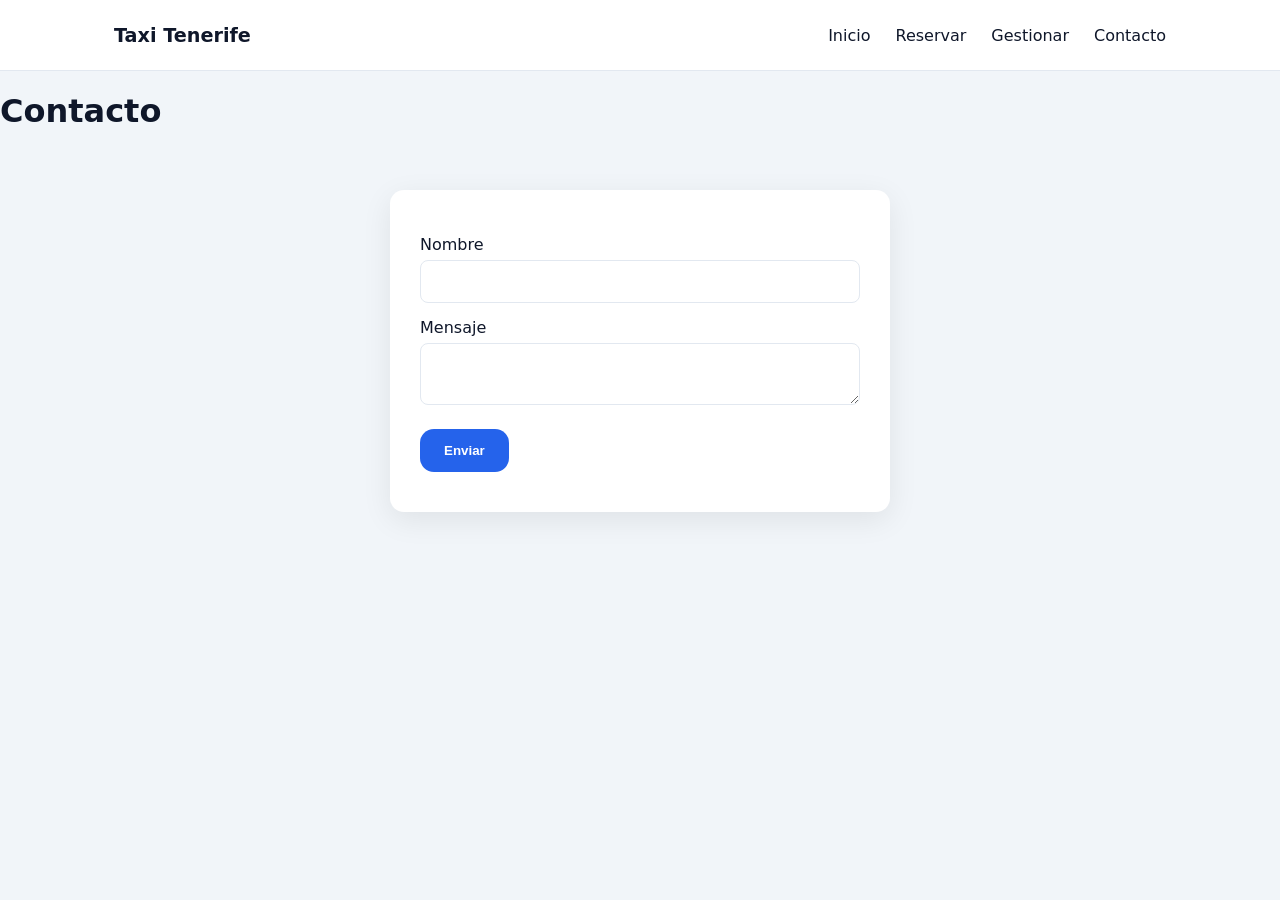
==== html/contacto.html @ d699dd97 "Prototipo accesibilidad" ====
<!DOCTYPE html>
<html lang="es">

<head>
    <meta charset="UTF-8">
    <title>Contacto</title>
    <link rel="stylesheet" href="../css/styles.css">
</head>

<body>

    <header>
        <nav class="nav container" aria-label="Navegación principal">
            <div class="logo">
                <a href="index.html">Taxi Tenerife</a>
            </div>

            <!-- Menú principal -->
            <ul>
                <li><a href="index.html">Inicio</a></li>
                <li><a href="reserva.html">Reservar</a></li>
                <li><a href="gestion.html">Gestionar</a></li>
                <li><a href="contacto.html">Contacto</a></li>
            </ul>

            <!-- Botón menú responsive (opcional) -->
            <button class="nav-toggle" aria-controls="nav-menu" aria-expanded="false" aria-label="Abrir menú">
                ☰
            </button>
        </nav>
    </header>

    <a href="#main" class="skip-link">Saltar al contenido</a>

    <main id="main">
        <h1>Contacto</h1>

        <div class="form-container">
            <form id="contactForm" novalidate>

                <label for="nombre">Nombre</label>
                <input type="text" id="nombre" required>

                <label for="mensaje">Mensaje</label>
                <textarea id="mensaje" required></textarea>

                <button class="btn">Enviar</button>

                <div id="status" aria-live="polite" style="margin-top:10px; font-weight:bold;"></div>

            </form>
        </div>

    </main>

    <script src="../js/script.js"></script>
</body>

</html>
---- css/styles.css ----
:root {
  --primary: #2563eb;
  --primary-dark: #1e40af;
  --bg: #f1f5f9;
  --surface: #ffffff;
  --text: #0f172a;
  --muted: #64748b;
  --border: #e2e8f0;

  --radius: 14px;
  --shadow: 0 8px 30px rgba(0,0,0,0.08);
}

/* RESET */
* {
  box-sizing: border-box;
}

body {
  margin: 0;
  font-family: "Inter", system-ui, sans-serif;
  background: var(--bg);
  color: var(--text);
}

/* LAYOUT */
.container {
  max-width: 1100px;
  margin: 0 auto;
  padding: 0 24px;
}

.section {
  padding: 70px 0;
}

/* NAVBAR */
/* NAVBAR GENERAL */
header {
  background: var(--surface);
  border-bottom: 1px solid var(--border);
  position: sticky;
  top: 0;
  z-index: 1000;
}

.nav {
  display: flex;
  justify-content: space-between;
  align-items: center;
  height: 70px;
}

.nav ul {
  display: flex;
  gap: 25px;
  list-style: none;
  margin: 0;
}

.nav a {
  text-decoration: none;
  color: var(--text);
  font-weight: 500;
  transition: color 0.2s;
}

.nav a:hover,
.nav a:focus {
  color: var(--primary);
  outline: none;
}

/* Logo */
.logo a {
  font-weight: 700;
  font-size: 1.2rem;
  color: var(--text);
}

/* NAV TOGGLE (responsive) */
.nav-toggle {
  display: none;
  background: none;
  border: none;
  font-size: 1.5rem;
  cursor: pointer;
}

/* RESPONSIVE NAVBAR */
@media (max-width: 768px) {
  .nav ul {
    display: none;
    flex-direction: column;
    gap: 10px;
    background: var(--surface);
    position: absolute;
    top: 70px;
    right: 0;
    width: 200px;
    border-left: 1px solid var(--border);
    border-bottom: 1px solid var(--border);
    padding: 15px;
    border-radius: 0 0 var(--radius) var(--radius);
  }

  .nav ul.show {
    display: flex;
  }

  .nav-toggle {
    display: block;
    color: var(--text);
  }
}

/* HERO */
.hero {
  background:
    linear-gradient(rgba(0,0,0,0.65), rgba(0,0,0,0.65)),
    url('../assets/aeropuerto.jpg') center/cover no-repeat;
  height: 70vh;
  display: flex;
  align-items: center;
}

.hero-content {
  max-width: 600px;
}

.hero h1 {
  font-size: 3rem;
  color: white;
  margin-bottom: 15px;
}

.hero p {
  color: #e2e8f0;
  font-size: 1.2rem;
}

/* BOTONES */
.btn {
  display: inline-block;
  margin-top: 20px;
  padding: 14px 24px;
  border-radius: var(--radius);
  background: var(--primary);
  color: white;
  font-weight: 600;
  text-decoration: none;
  border: none;
  transition: 0.2s;
}

.btn:hover {
  background: var(--primary-dark);
  transform: translateY(-2px);
}

/* CARDS */
.cards {
  display: grid;
  grid-template-columns: repeat(auto-fit, minmax(280px,1fr));
  gap: 30px;
}

.card {
  background: var(--surface);
  border-radius: var(--radius);
  overflow: hidden;
  box-shadow: var(--shadow);
  transition: 0.25s;
}

.card:hover {
  transform: translateY(-6px);
}

.card img {
  width: 100%;
  height: 180px;
  object-fit: cover;
}

.card-body {
  padding: 20px;
}

.card h3 {
  margin-bottom: 10px;
}

.card p {
  color: var(--muted);
}

/* FORMULARIOS */
.form-container {
  max-width: 500px;
  margin: 60px auto;
}

form {
  background: var(--surface);
  padding: 30px;
  border-radius: var(--radius);
  box-shadow: var(--shadow);
}

fieldset {
  border: none;
  margin-bottom: 20px;
}

legend {
  font-weight: 600;
  margin-bottom: 10px;
}

label {
  display: block;
  margin-top: 15px;
  font-weight: 500;
}

input, textarea {
  width: 100%;
  padding: 12px;
  margin-top: 6px;
  border-radius: 8px;
  border: 1px solid var(--border);
  font-size: 0.95rem;
}

input:focus, textarea:focus {
  border-color: var(--primary);
  outline: none;
}

.titulo-reserva {
    margin-left: 20px;
}

/* TABLA */
.table-container {
  max-width: 900px;
  margin: 50px auto;
}

table {
  width: 100%;
  border-collapse: collapse;
  background: var(--surface);
  border-radius: var(--radius);
  overflow: hidden;
  box-shadow: var(--shadow);
}

thead {
  background: var(--primary);
  color: white;
}

th, td {
  padding: 14px;
  text-align: left;
}

tbody tr:nth-child(even) {
  background: #f8fafc;
}

/* SKIP LINK */
.skip-link {
  position: absolute;
  top: -40px;
}

.skip-link:focus {
  top: 10px;
  left: 10px;
  background: black;
  color: white;
  padding: 10px;
}

/* FOCUS */
a:focus, button:focus, input:focus {
  outline: 3px solid var(--primary);
}

/* FOOTER */
footer {
  text-align: center;
  padding: 30px;
  color: var(--muted);
}
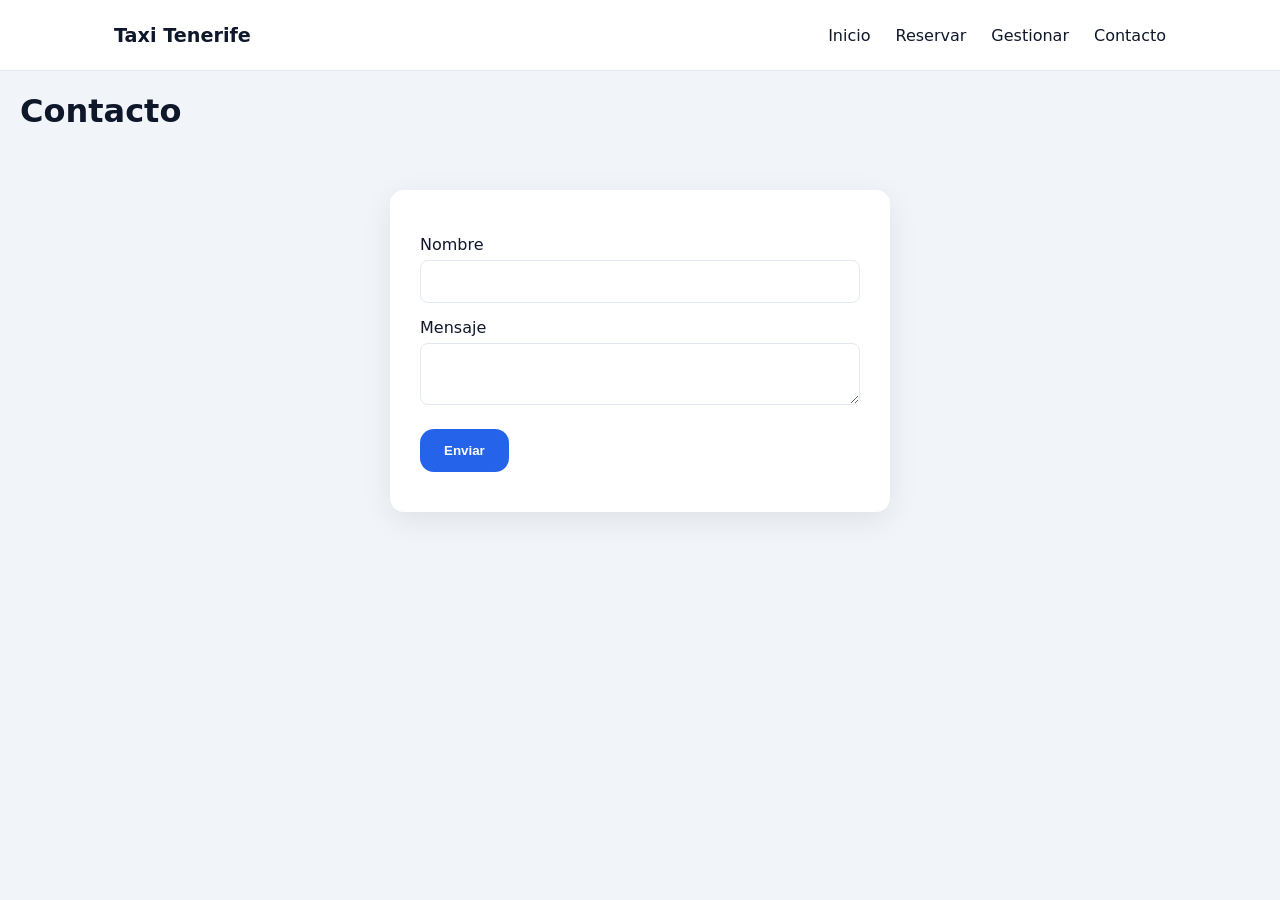
==== commit bf7b4e36: "Arreglos visuales menores" ====
--- a/html/contacto.html
+++ b/html/contacto.html
@@ -33,7 +33,7 @@
     <a href="#main" class="skip-link">Saltar al contenido</a>
 
     <main id="main">
-        <h1>Contacto</h1>
+        <h1 class="titulo-contacto">Contacto</h1>
 
         <div class="form-container">
             <form id="contactForm" novalidate>
--- a/css/styles.css
+++ b/css/styles.css
@@ -118,7 +118,7 @@
 .hero {
   background:
     linear-gradient(rgba(0,0,0,0.65), rgba(0,0,0,0.65)),
-    url('../assets/aeropuerto.jpg') center/cover no-repeat;
+    url('../assets/hero.png') center/cover no-repeat;
   height: 70vh;
   display: flex;
   align-items: center;
@@ -226,6 +226,8 @@
 
 input, textarea {
   width: 100%;
+  max-width: 100%;
+  min-width: 100%;
   padding: 12px;
   margin-top: 6px;
   border-radius: 8px;
@@ -238,8 +240,55 @@
   outline: none;
 }
 
+.origen-select {
+  width: 100%;
+  padding: 12px;
+  margin-top: 6px;
+  border-radius: 8px;
+  border: 1px solid var(--border);
+  font-size: 0.95rem;
+}
+
+.destino-select {
+  width: 100%;
+  padding: 12px;
+  margin-top: 6px;
+  border-radius: 8px;
+  border: 1px solid var(--border);
+  font-size: 0.95rem;
+}
+
+/* ERROR INPUT */
+input[aria-invalid="true"],
+select[aria-invalid="true"] {
+  border: 2px solid red;
+}
+
+/* CAJA DE ERRORES */
+#errorBox {
+  margin-top: 15px;
+  padding: 15px;
+  border-radius: 8px;
+  background: #ffe5e5;
+  color: #b00020;
+  display: none;
+}
+
+#errorBox ul {
+  margin: 0;
+  padding-left: 20px;
+}
+
 .titulo-reserva {
-    margin-left: 20px;
+  margin-left: 20px;
+}
+
+.titulo-gestion {
+  margin-left: 20px;
+}
+
+.titulo-contacto {
+  margin-left: 20px;
 }
 
 /* TABLA */
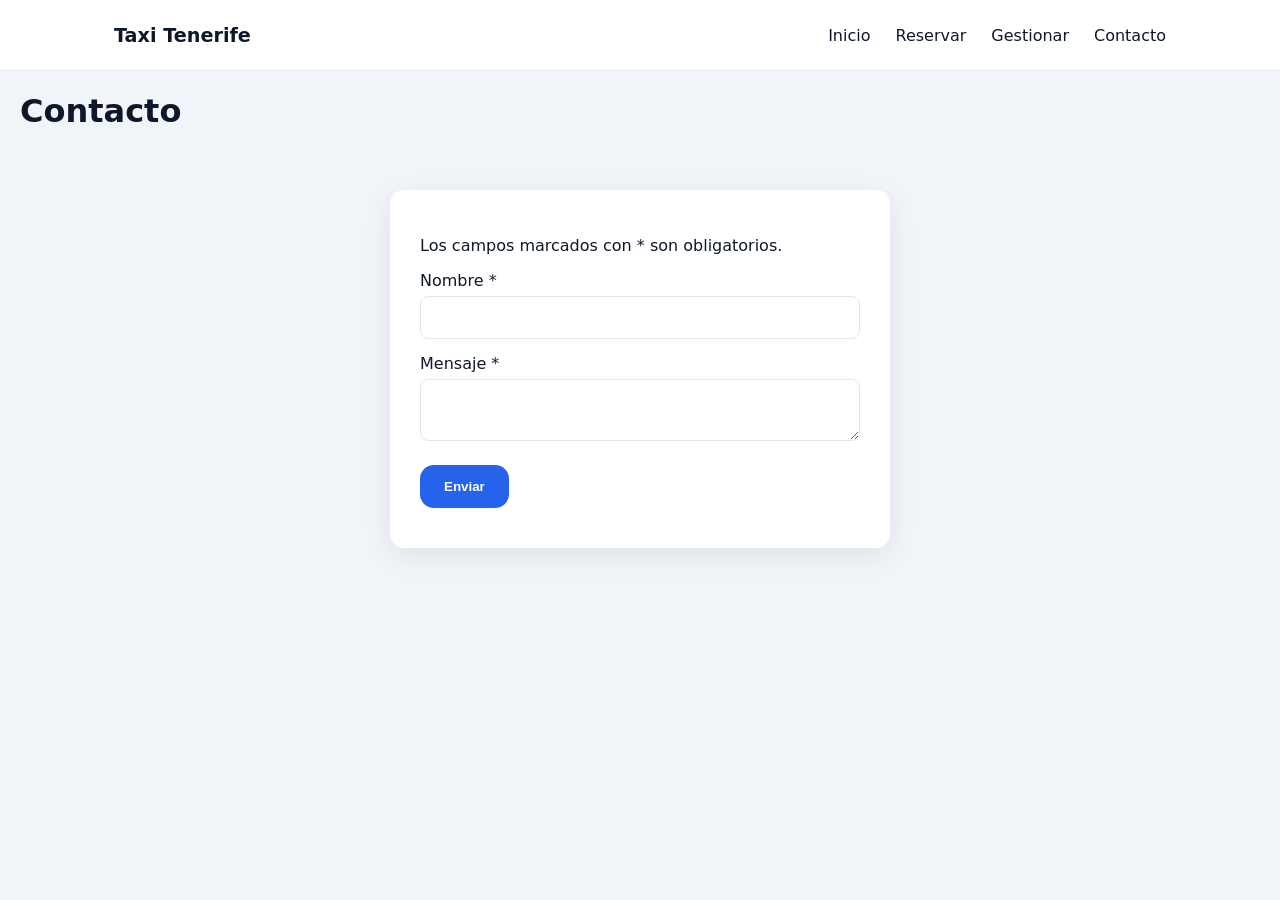
==== commit cc94dd41: "Mejoras en accesibilidad" ====
--- a/html/contacto.html
+++ b/html/contacto.html
@@ -2,58 +2,59 @@
 <html lang="es">
 
 <head>
-    <meta charset="UTF-8">
-    <title>Contacto</title>
-    <link rel="stylesheet" href="../css/styles.css">
+	<meta charset="UTF-8">
+	<meta name="viewport" content="width=device-width, initial-scale=1.0">
+	<title>Contacto</title>
+	<link rel="stylesheet" href="../css/styles.css">
 </head>
 
 <body>
 
-    <header>
-        <nav class="nav container" aria-label="Navegación principal">
-            <div class="logo">
-                <a href="index.html">Taxi Tenerife</a>
-            </div>
+	<a href="#main" class="skip-link" tabindex="1">Saltar al contenido</a>
 
-            <!-- Menú principal -->
-            <ul>
-                <li><a href="index.html">Inicio</a></li>
-                <li><a href="reserva.html">Reservar</a></li>
-                <li><a href="gestion.html">Gestionar</a></li>
-                <li><a href="contacto.html">Contacto</a></li>
-            </ul>
+	<header>
+		<nav class="nav container" aria-label="Navegación principal">
 
-            <!-- Botón menú responsive (opcional) -->
-            <button class="nav-toggle" aria-controls="nav-menu" aria-expanded="false" aria-label="Abrir menú">
-                ☰
-            </button>
-        </nav>
-    </header>
+			<div class="logo">
+				<a href="index.html">Taxi Tenerife</a>
+			</div>
 
-    <a href="#main" class="skip-link">Saltar al contenido</a>
+			<ul id="nav-menu">
+				<li><a href="index.html">Inicio</a></li>
+				<li><a href="reserva.html">Reservar</a></li>
+				<li><a href="gestion.html">Gestionar</a></li>
+				<li><a href="contacto.html">Contacto</a></li>
+			</ul>
 
-    <main id="main">
-        <h1 class="titulo-contacto">Contacto</h1>
+			<button class="nav-toggle" aria-controls="nav-menu" aria-expanded="false" aria-label="Abrir menú">
+				☰
+			</button>
 
-        <div class="form-container">
-            <form id="contactForm" novalidate>
+		</nav>
+	</header>
 
-                <label for="nombre">Nombre</label>
-                <input type="text" id="nombre" required>
+	<main id="main">
+		<h1 class="titulo-contacto">Contacto</h1>
 
-                <label for="mensaje">Mensaje</label>
-                <textarea id="mensaje" required></textarea>
+		<div class="form-container">
+			<form id="contactForm" novalidate aria-describedby="contacto-ayuda">
+				<p id="contacto-ayuda">Los campos marcados con * son obligatorios.</p>
 
-                <button class="btn">Enviar</button>
+				<label for="nombre">Nombre *</label>
+				<input type="text" id="nombre" name="nombre" autocomplete="name" required aria-required="true">
 
-                <div id="status" aria-live="polite" style="margin-top:10px; font-weight:bold;"></div>
+				<label for="mensaje">Mensaje *</label>
+				<textarea id="mensaje" name="mensaje" required aria-required="true"></textarea>
 
-            </form>
-        </div>
+				<button class="btn" type="submit">Enviar</button>
 
-    </main>
+				<div id="status" aria-live="polite"></div>
+			</form>
+		</div>
 
-    <script src="../js/script.js"></script>
+	</main>
+
+	<script src="../js/script.js"></script>
 </body>
 
 </html>
--- a/css/styles.css
+++ b/css/styles.css
@@ -68,7 +68,6 @@
 .nav a:hover,
 .nav a:focus {
   color: var(--primary);
-  outline: none;
 }
 
 /* Logo */
@@ -208,6 +207,11 @@
   box-shadow: var(--shadow);
 }
 
+#formStatus {
+  margin-top:10px; 
+  font-weight:bold;
+}
+
 fieldset {
   border: none;
   margin-bottom: 20px;
@@ -256,6 +260,11 @@
   border-radius: 8px;
   border: 1px solid var(--border);
   font-size: 0.95rem;
+}
+
+#status {
+  margin-top:10px; 
+  font-weight:bold;
 }
 
 /* ERROR INPUT */
@@ -335,8 +344,9 @@
 }
 
 /* FOCUS */
-a:focus, button:focus, input:focus {
+a:focus, button:focus, input:focus, textarea:focus, select:focus {
   outline: 3px solid var(--primary);
+  outline-offset: 2px;
 }
 
 /* FOOTER */
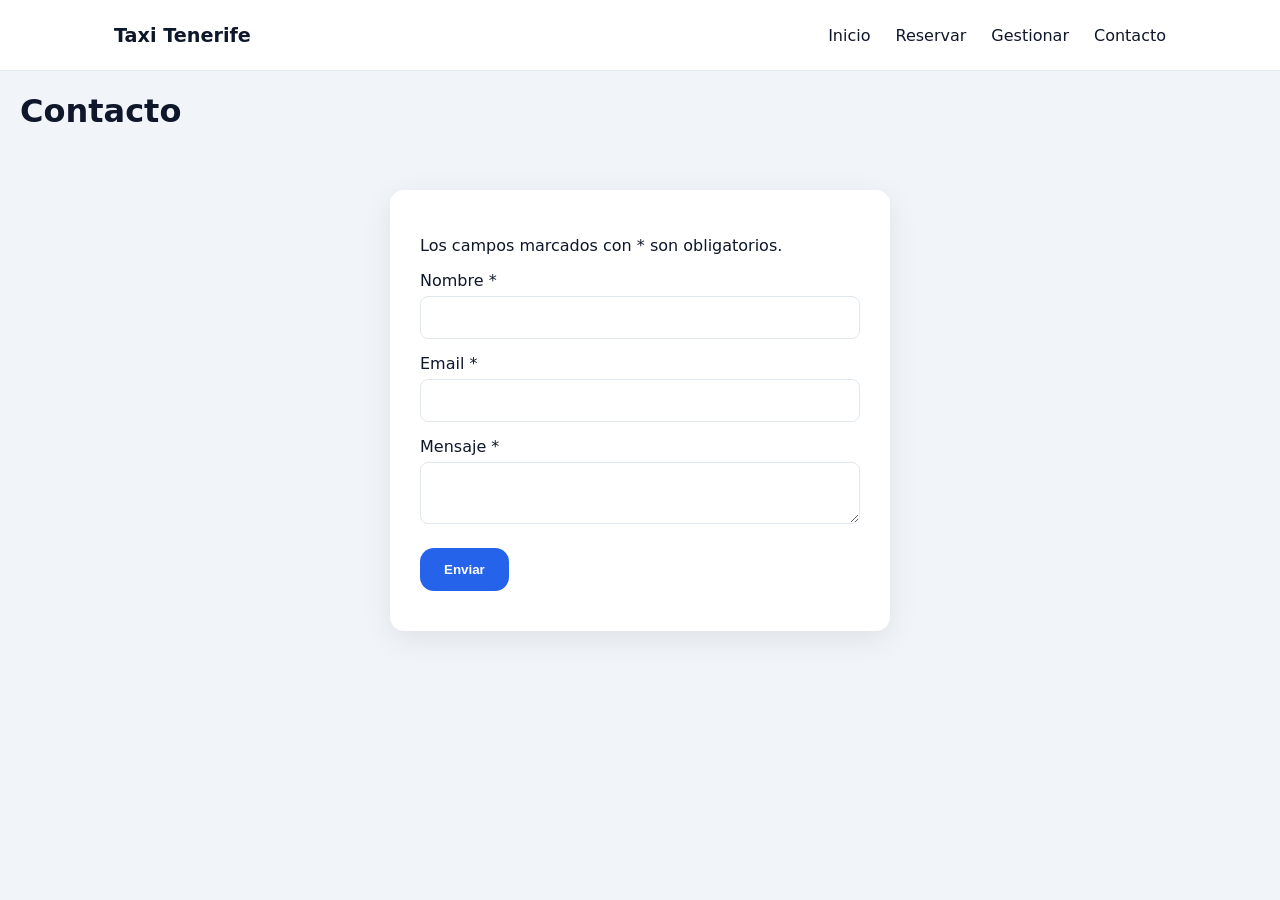
==== commit dcc18858: "Añadido email a contacto" ====
--- a/html/contacto.html
+++ b/html/contacto.html
@@ -43,6 +43,9 @@
 				<label for="nombre">Nombre *</label>
 				<input type="text" id="nombre" name="nombre" autocomplete="name" required aria-required="true">
 
+				<label for="email">Email *</label>
+				<input type="text" id="email" name="email" autocomplete="email" required aria-required="true">
+
 				<label for="mensaje">Mensaje *</label>
 				<textarea id="mensaje" name="mensaje" required aria-required="true"></textarea>
 
--- a/css/styles.css
+++ b/css/styles.css
@@ -4,7 +4,7 @@
   --bg: #f1f5f9;
   --surface: #ffffff;
   --text: #0f172a;
-  --muted: #64748b;
+  --muted: #3c4c61;
   --border: #e2e8f0;
 
   --radius: 14px;
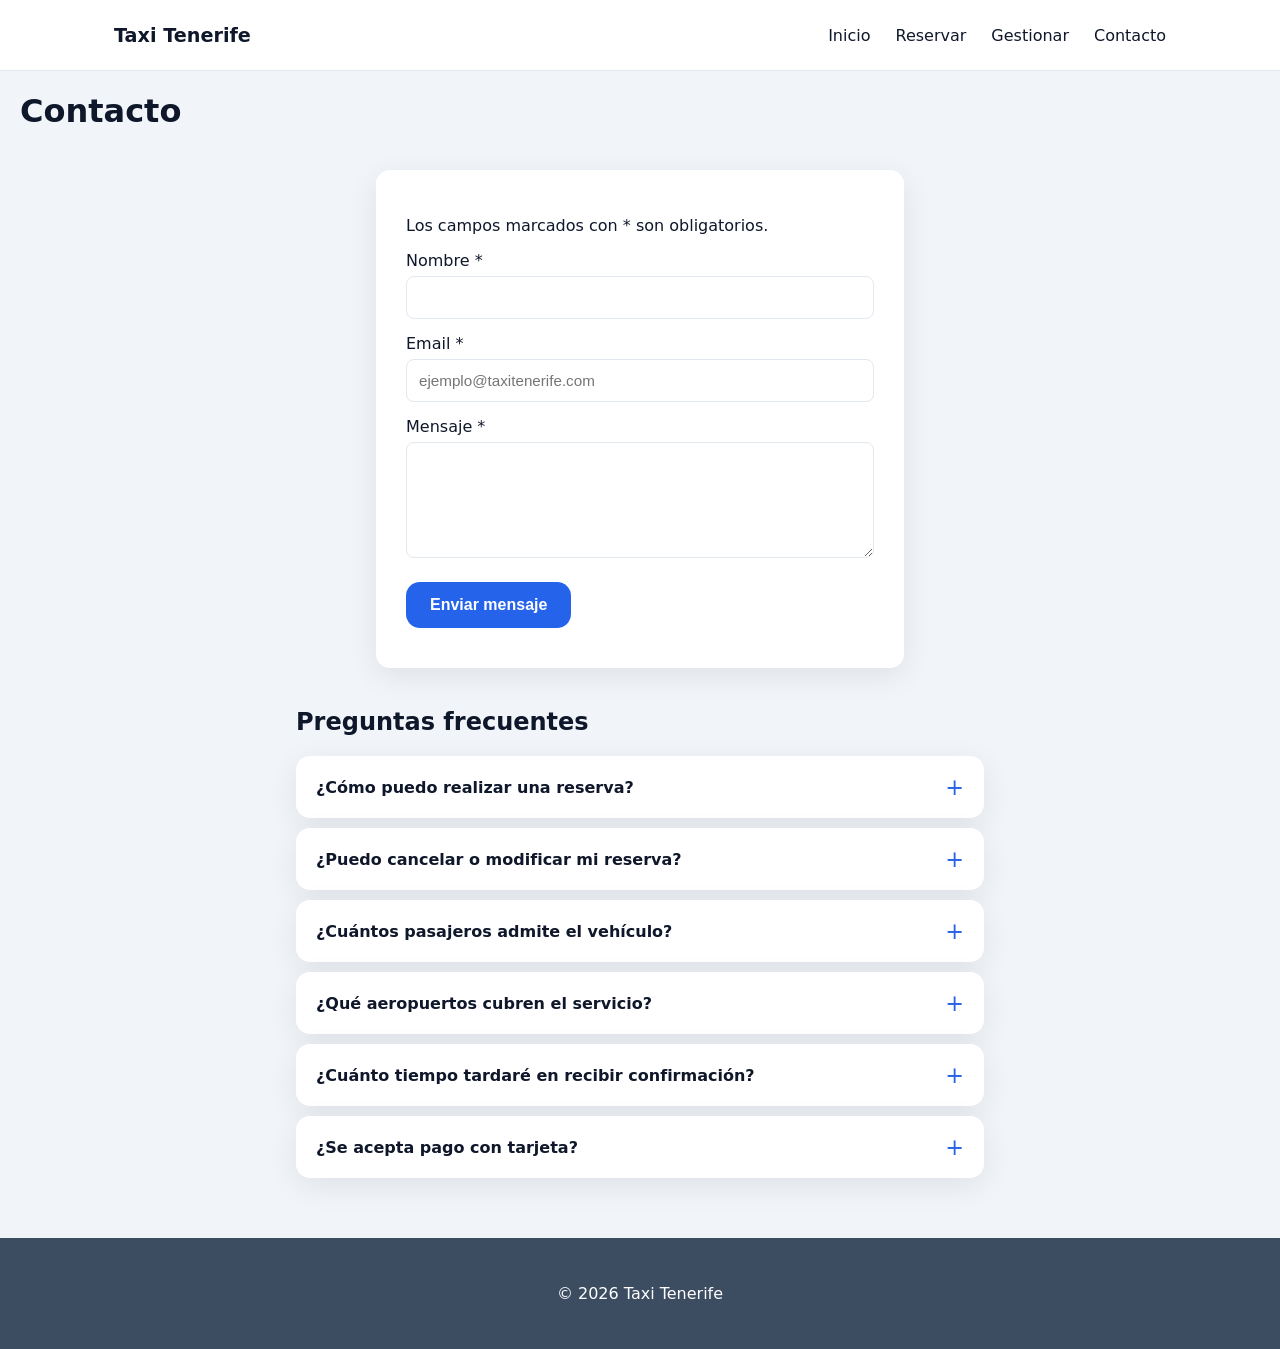
==== commit 5cdcf4a1: "Mejoras de Pavel incorporadas" ====
--- a/html/contacto.html
+++ b/html/contacto.html
@@ -2,62 +2,139 @@
 <html lang="es">
 
 <head>
-	<meta charset="UTF-8">
-	<meta name="viewport" content="width=device-width, initial-scale=1.0">
-	<title>Contacto</title>
-	<link rel="stylesheet" href="../css/styles.css">
+  <meta charset="UTF-8">
+  <meta name="viewport" content="width=device-width, initial-scale=1.0">
+  <title>Contacto - Taxi Tenerife</title>
+  <link rel="stylesheet" href="../css/styles.css">
 </head>
 
 <body>
 
-	<a href="#main" class="skip-link" tabindex="1">Saltar al contenido</a>
+  <a href="#main" class="skip-link" tabindex="1">Saltar al contenido</a>
 
-	<header>
-		<nav class="nav container" aria-label="Navegación principal">
+  <header>
+    <nav class="nav container" aria-label="Navegación principal">
+      <div class="logo">
+        <a href="index.html">Taxi Tenerife</a>
+      </div>
 
-			<div class="logo">
-				<a href="index.html">Taxi Tenerife</a>
-			</div>
+      <ul id="nav-menu">
+        <li><a href="index.html">Inicio</a></li>
+        <li><a href="reserva.html">Reservar</a></li>
+        <li><a href="gestion.html">Gestionar</a></li>
+        <li><a href="contacto.html" aria-current="page">Contacto</a></li>
+      </ul>
 
-			<ul id="nav-menu">
-				<li><a href="index.html">Inicio</a></li>
-				<li><a href="reserva.html">Reservar</a></li>
-				<li><a href="gestion.html">Gestionar</a></li>
-				<li><a href="contacto.html">Contacto</a></li>
-			</ul>
+      <button class="nav-toggle" aria-controls="nav-menu" aria-expanded="false" aria-label="Abrir menú">
+        ☰
+      </button>
+    </nav>
+  </header>
 
-			<button class="nav-toggle" aria-controls="nav-menu" aria-expanded="false" aria-label="Abrir menú">
-				☰
-			</button>
+  <main id="main">
+    <h1 class="titulo-contacto">Contacto</h1>
 
-		</nav>
-	</header>
+    <div class="form-container">
+      <form id="contactForm" novalidate aria-describedby="contacto-ayuda">
+        <p id="contacto-ayuda">Los campos marcados con * son obligatorios.</p>
 
-	<main id="main">
-		<h1 class="titulo-contacto">Contacto</h1>
+        <label for="nombre">Nombre *</label>
+        <input type="text" id="nombre" name="nombre" autocomplete="name" required aria-required="true">
 
-		<div class="form-container">
-			<form id="contactForm" novalidate aria-describedby="contacto-ayuda">
-				<p id="contacto-ayuda">Los campos marcados con * son obligatorios.</p>
+        <label for="email">Email *</label>
+        <input type="email" id="email" name="email" autocomplete="email" required aria-required="true" placeholder="ejemplo@taxitenerife.com">
 
-				<label for="nombre">Nombre *</label>
-				<input type="text" id="nombre" name="nombre" autocomplete="name" required aria-required="true">
+        <label for="mensaje">Mensaje *</label>
+        <textarea id="mensaje" name="mensaje" rows="5" required aria-required="true"></textarea>
 
-				<label for="email">Email *</label>
-				<input type="text" id="email" name="email" autocomplete="email" required aria-required="true">
+        <button class="btn" type="submit">Enviar mensaje</button>
 
-				<label for="mensaje">Mensaje *</label>
-				<textarea id="mensaje" name="mensaje" required aria-required="true"></textarea>
+        <div id="status" aria-live="polite" role="status"></div>
+      </form>
+    </div>
 
-				<button class="btn" type="submit">Enviar</button>
+    <!-- SECCIÓN FAQ -->
+    <section class="faq-section" aria-labelledby="faq-titulo">
+      <h2 id="faq-titulo">Preguntas frecuentes</h2>
 
-				<div id="status" aria-live="polite"></div>
-			</form>
-		</div>
+      <ul class="faq-list" role="list">
 
-	</main>
+        <li class="faq-item">
+          <details>
+            <summary>¿Cómo puedo realizar una reserva?</summary>
+            <p class="faq-answer">
+              Puedes reservar tu taxi desde la sección <a href="reserva.html">Reservar</a>. Solo necesitas
+              indicar el aeropuerto de origen, el destino dentro de Tenerife, la fecha y hora deseadas
+              y el número de pasajeros. Al finalizar recibirás un código de reserva en tu email.
+            </p>
+          </details>
+        </li>
 
-	<script src="../js/script.js"></script>
+        <li class="faq-item">
+          <details>
+            <summary>¿Puedo cancelar o modificar mi reserva?</summary>
+            <p class="faq-answer">
+              Sí. Accede a la sección <a href="gestion.html">Gestionar</a>, introduce tu código de reserva
+              y el email con el que reservaste. Podrás consultar los detalles y cancelar la reserva
+              si así lo deseas. Las modificaciones deben solicitarse con al menos 2 horas de antelación.
+            </p>
+          </details>
+        </li>
+
+        <li class="faq-item">
+          <details>
+            <summary>¿Cuántos pasajeros admite el vehículo?</summary>
+            <p class="faq-answer">
+              Nuestros vehículos estándar admiten hasta <strong>4 pasajeros</strong> con equipaje normal.
+              Para grupos de hasta 8 personas disponemos de vehículos de mayor capacidad, seleccionables
+              al indicar el número de pasajeros durante la reserva.
+            </p>
+          </details>
+        </li>
+
+        <li class="faq-item">
+          <details>
+            <summary>¿Qué aeropuertos cubren el servicio?</summary>
+            <p class="faq-answer">
+              Operamos desde el <strong>Aeropuerto Tenerife Sur (TFS)</strong> y el
+              <strong>Aeropuerto Tenerife Norte - Los Rodeos (TFN)</strong>. Cubrimos traslados
+              a cualquier punto de la isla de Tenerife.
+            </p>
+          </details>
+        </li>
+
+        <li class="faq-item">
+          <details>
+            <summary>¿Cuánto tiempo tardaré en recibir confirmación?</summary>
+            <p class="faq-answer">
+              La confirmación se envía automáticamente al email indicado en el momento en que
+              completas la reserva. Si no la recibes en unos minutos, revisa tu carpeta de spam
+              o contáctanos a través de este formulario.
+            </p>
+          </details>
+        </li>
+
+        <li class="faq-item">
+          <details>
+            <summary>¿Se acepta pago con tarjeta?</summary>
+            <p class="faq-answer">
+              Sí, aceptamos pago en efectivo y con tarjeta de crédito o débito directamente al
+              conductor. También puedes pagar anticipadamente de forma segura durante el proceso
+              de reserva online.
+            </p>
+          </details>
+        </li>
+
+      </ul>
+    </section>
+
+  </main>
+
+  <footer>
+    <p>&copy; 2026 Taxi Tenerife</p>
+  </footer>
+
+  <script src="../js/script.js"></script>
 </body>
 
-</html>+</html>
--- a/css/styles.css
+++ b/css/styles.css
@@ -21,6 +21,13 @@
   font-family: "Inter", system-ui, sans-serif;
   background: var(--bg);
   color: var(--text);
+  display: flex;
+  flex-direction: column;
+  min-height: 100vh;
+}
+
+main {
+  flex: 1;
 }
 
 /* LAYOUT */
@@ -35,7 +42,6 @@
 }
 
 /* NAVBAR */
-/* NAVBAR GENERAL */
 header {
   background: var(--surface);
   border-bottom: 1px solid var(--border);
@@ -75,6 +81,7 @@
   font-weight: 700;
   font-size: 1.2rem;
   color: var(--text);
+  text-decoration: none;
 }
 
 /* NAV TOGGLE (responsive) */
@@ -149,11 +156,25 @@
   font-weight: 600;
   text-decoration: none;
   border: none;
+  cursor: pointer;
+  font-size: 1rem;
   transition: 0.2s;
 }
 
 .btn:hover {
   background: var(--primary-dark);
+  transform: translateY(-2px);
+}
+
+.btn-secondary {
+  background: var(--surface);
+  color: var(--primary);
+  border: 2px solid var(--primary);
+  margin-right: 10px;
+}
+
+.btn-secondary:hover {
+  background: #eff6ff;
   transform: translateY(-2px);
 }
 
@@ -196,8 +217,9 @@
 
 /* FORMULARIOS */
 .form-container {
-  max-width: 500px;
-  margin: 60px auto;
+  max-width: 560px;
+  margin: 40px auto;
+  padding: 0 16px;
 }
 
 form {
@@ -208,18 +230,20 @@
 }
 
 #formStatus {
-  margin-top:10px; 
-  font-weight:bold;
+  margin-top: 10px;
+  font-weight: bold;
 }
 
 fieldset {
   border: none;
   margin-bottom: 20px;
+  padding: 0;
 }
 
 legend {
   font-weight: 600;
   margin-bottom: 10px;
+  font-size: 1.05rem;
 }
 
 label {
@@ -244,6 +268,21 @@
   outline: none;
 }
 
+select {
+  width: 100%;
+  padding: 12px;
+  margin-top: 6px;
+  border-radius: 8px;
+  border: 1px solid var(--border);
+  font-size: 0.95rem;
+  background: white;
+}
+
+select:focus {
+  border-color: var(--primary);
+  outline: none;
+}
+
 .origen-select {
   width: 100%;
   padding: 12px;
@@ -253,18 +292,9 @@
   font-size: 0.95rem;
 }
 
-.destino-select {
-  width: 100%;
-  padding: 12px;
-  margin-top: 6px;
-  border-radius: 8px;
-  border: 1px solid var(--border);
-  font-size: 0.95rem;
-}
-
 #status {
-  margin-top:10px; 
-  font-weight:bold;
+  margin-top: 10px;
+  font-weight: bold;
 }
 
 /* ERROR INPUT */
@@ -283,6 +313,15 @@
   display: none;
 }
 
+#errorBox-1, #errorBox-2 {
+  display:none;
+  margin-top:15px;
+  padding:15px;
+  border-radius:8px;
+  background:#ffe5e5;
+  color:#b00020;
+}
+
 #errorBox ul {
   margin: 0;
   padding-left: 20px;
@@ -300,10 +339,37 @@
   margin-left: 20px;
 }
 
+/* FECHA + HORA en línea */
+.fecha-hora-group {
+  display: grid;
+  grid-template-columns: 1fr 1fr;
+  gap: 16px;
+}
+
+.fecha-hora-group > div {
+  display: flex;
+  flex-direction: column;
+}
+
+.fecha-hora-group label {
+  margin-top: 0;
+}
+
+.fecha-hora-group input {
+  min-width: unset;
+}
+
+@media (max-width: 480px) {
+  .fecha-hora-group {
+    grid-template-columns: 1fr;
+  }
+}
+
 /* TABLA */
 .table-container {
   max-width: 900px;
-  margin: 50px auto;
+  margin: 30px auto 50px;
+  padding: 0 16px;
 }
 
 table {
@@ -333,14 +399,16 @@
 .skip-link {
   position: absolute;
   top: -40px;
+  left: 0;
+  background: black;
+  color: white;
+  padding: 10px;
+  z-index: 9999;
 }
 
 .skip-link:focus {
   top: 10px;
   left: 10px;
-  background: black;
-  color: white;
-  padding: 10px;
 }
 
 /* FOCUS */
@@ -353,5 +421,302 @@
 footer {
   text-align: center;
   padding: 30px;
+  color: var(--surface);
+  background-color: #3c4c61;
+}
+
+/* ==========================================
+   BREADCRUMB (indicador de pasos)
+   ========================================== */
+.breadcrumb-nav {
+  max-width: 560px;
+  margin: 30px auto 0;
+  padding: 0 16px;
+}
+
+.breadcrumb {
+  display: flex;
+  list-style: none;
+  margin: 0;
+  padding: 0;
+  gap: 0;
+  background: var(--surface);
+  border-radius: var(--radius);
+  box-shadow: var(--shadow);
+  overflow: hidden;
+}
+
+.breadcrumb-item {
+  flex: 1;
+  text-align: center;
+  padding: 14px 10px;
+  font-weight: 600;
+  font-size: 0.9rem;
   color: var(--muted);
-}+  background: var(--surface);
+  position: relative;
+  border-right: 1px solid var(--border);
+  transition: background 0.2s, color 0.2s;
+}
+
+.breadcrumb-item:last-child {
+  border-right: none;
+}
+
+.breadcrumb-item.active {
+  background: var(--primary);
+  color: white;
+}
+
+.breadcrumb-item.completed {
+  background: #dbeafe;
+  color: var(--primary-dark);
+}
+
+.breadcrumb-item .step-number {
+  display: inline-block;
+  width: 22px;
+  height: 22px;
+  border-radius: 50%;
+  background: rgba(255,255,255,0.3);
+  font-size: 0.75rem;
+  line-height: 22px;
+  margin-right: 6px;
+}
+
+.breadcrumb-item.active .step-number {
+  background: rgba(255,255,255,0.3);
+  color: white;
+}
+
+.breadcrumb-item.completed .step-number {
+  background: var(--primary);
+  color: white;
+}
+
+.breadcrumb-item:not(.active) .step-number {
+  background: var(--border);
+  color: var(--muted);
+}
+
+/* ==========================================
+   MULTI-STEP FORM
+   ========================================== */
+.form-step {
+  animation: fadeIn 0.25s ease;
+}
+
+@keyframes fadeIn {
+  from { opacity: 0; transform: translateY(6px); }
+  to   { opacity: 1; transform: translateY(0); }
+}
+
+.step-actions {
+  display: flex;
+  gap: 12px;
+  margin-top: 24px;
+  flex-wrap: wrap;
+}
+
+/* Caja de revisión */
+#reviewBox {
+  background: #f0f9ff;
+  border: 1px solid #bae6fd;
+  border-radius: var(--radius);
+  padding: 20px;
+  margin-top: 16px;
+}
+
+#reviewBox h2 {
+  margin-top: 0;
+  font-size: 1.1rem;
+  color: var(--primary-dark);
+}
+
+#reviewBox p {
+  margin: 6px 0;
+}
+
+/* ==========================================
+   AUTOCOMPLETE COMBOBOX (Destino)
+   ========================================== */
+
+.destino-combobox {
+  margin-bottom: 6px;
+}
+.combobox-wrapper {
+  position: relative;
+  margin-top: 6px;
+}
+
+.combobox-wrapper input {
+  margin-top: 0;
+  width: 100%;
+}
+
+.autocomplete-list {
+  position: absolute;
+  top: calc(100% + 4px);
+  left: 0;
+  right: 0;
+  background: var(--surface);
+  border: 1px solid var(--border);
+  border-radius: 8px;
+  box-shadow: var(--shadow);
+  list-style: none;
+  margin: 0;
+  padding: 4px 0;
+  z-index: 500;
+  max-height: 240px;
+  overflow-y: auto;
+}
+
+.autocomplete-list li {
+  padding: 10px 14px;
+  cursor: pointer;
+  font-size: 0.9rem;
+  color: var(--text);
+  border-bottom: 1px solid var(--border);
+}
+
+.autocomplete-list li:last-child {
+  border-bottom: none;
+}
+
+.autocomplete-list li:hover,
+.autocomplete-list li[aria-selected="true"],
+.autocomplete-list li.highlighted {
+  background: #eff6ff;
+  color: var(--primary-dark);
+}
+
+.autocomplete-list li:focus {
+  outline: 2px solid var(--primary);
+  outline-offset: -2px;
+}
+
+.autocomplete-spinner {
+  padding: 10px 14px;
+  font-size: 0.85rem;
+  color: var(--muted);
+  font-style: italic;
+}
+
+/* ==========================================
+   GESTION — estado vacío / resultado
+   ========================================== */
+
+#gestionErrorBox {
+  display:none;
+  margin-top:15px;
+  padding:15px;
+  border-radius:8px;
+  background:#ffe5e5;
+  color:#b00020;
+}
+
+.result-area {
+  min-height: 40px;
+}
+
+#resultNotFound {
+  color:#b00020;
+  font-weight:600;
+  padding:20px 0;
+}
+
+.result-empty {
+  text-align: center;
+  color: var(--muted);
+  padding: 30px;
+  font-size: 0.95rem;
+}
+
+.badge-cancelar {
+  display: inline-block;
+  margin-top: 8px;
+  padding: 6px 14px;
+  border-radius: 8px;
+  background: #fee2e2;
+  color: #b91c1c;
+  border: none;
+  font-weight: 600;
+  cursor: pointer;
+  font-size: 0.85rem;
+}
+
+.badge-cancelar:hover {
+  background: #fecaca;
+}
+
+/* ==========================================
+   FAQ — Preguntas frecuentes
+   ========================================== */
+.faq-section {
+  max-width: 720px;
+  margin: 0 auto 60px;
+  padding: 0 16px;
+}
+
+.faq-section h2 {
+  margin-bottom: 20px;
+  font-size: 1.5rem;
+}
+
+.faq-list {
+  list-style: none;
+  margin: 0;
+  padding: 0;
+  display: flex;
+  flex-direction: column;
+  gap: 10px;
+}
+
+.faq-item details {
+  background: var(--surface);
+  border-radius: var(--radius);
+  box-shadow: var(--shadow);
+  overflow: hidden;
+}
+
+.faq-item summary {
+  padding: 18px 20px;
+  font-weight: 600;
+  cursor: pointer;
+  list-style: none;
+  display: flex;
+  justify-content: space-between;
+  align-items: center;
+  gap: 12px;
+}
+
+.faq-item summary::-webkit-details-marker {
+  display: none;
+}
+
+.faq-item summary::after {
+  content: '+';
+  font-size: 1.4rem;
+  font-weight: 300;
+  color: var(--primary);
+  flex-shrink: 0;
+  transition: transform 0.25s;
+}
+
+.faq-item details[open] summary::after {
+  transform: rotate(45deg);
+}
+
+.faq-item summary:focus {
+  outline: 3px solid var(--primary);
+  outline-offset: -3px;
+}
+
+.faq-answer {
+  padding: 0 20px 18px;
+  color: var(--muted);
+  line-height: 1.65;
+  border-top: 1px solid var(--border);
+  margin-top: 0;
+  padding-top: 14px;
+}
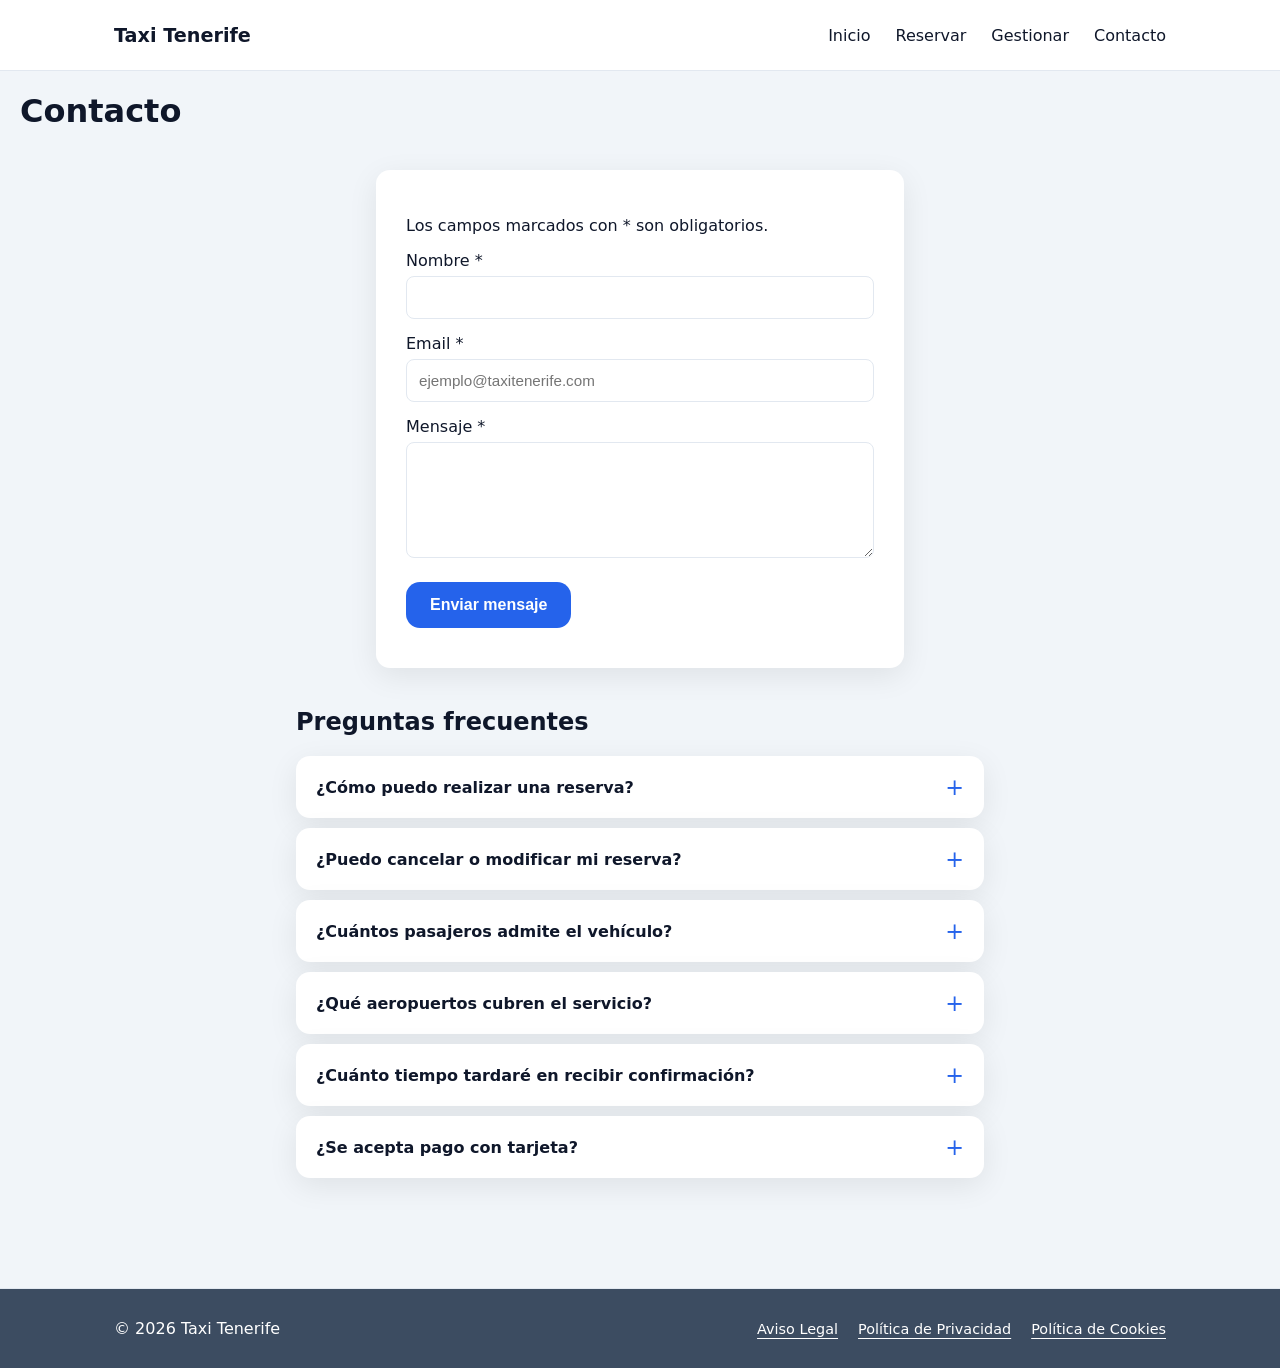
==== commit ba456047: "Añadido aviso legal, privacidad etc (no funcional)" ====
--- a/html/contacto.html
+++ b/html/contacto.html
@@ -131,7 +131,15 @@
   </main>
 
   <footer>
-    <p>&copy; 2026 Taxi Tenerife</p>
+    <div class="container footer-content">
+      <p>&copy; 2026 Taxi Tenerife</p>
+      
+      <ul class="footer-links" aria-label="Enlaces legales">
+        <li><a href="#">Aviso Legal</a></li>
+        <li><a href="#">Política de Privacidad</a></li>
+        <li><a href="#">Política de Cookies</a></li>
+      </ul>
+    </div>
   </footer>
 
   <script src="../js/script.js"></script>
--- a/css/styles.css
+++ b/css/styles.css
@@ -417,12 +417,57 @@
   outline-offset: 2px;
 }
 
-/* FOOTER */
+/* ==========================
+   ACTUALIZACIÓN FOOTER
+   ========================== */
 footer {
-  text-align: center;
-  padding: 30px;
+  background: var(--muted);
+  border-top: 1px solid var(--border);
+  padding: 30px 0;
+  margin-top: 50px;
+}
+
+.footer-content {
+  display: flex;
+  flex-direction: column;
+  align-items: center;
+  gap: 15px;
+}
+
+/* En pantallas grandes, se pone a los lados */
+@media (min-width: 600px) {
+  .footer-content {
+    flex-direction: row;
+    justify-content: space-between;
+  }
+}
+
+.footer-content p {
+  margin: 0;
   color: var(--surface);
-  background-color: #3c4c61;
+}
+
+.footer-links {
+  display: flex;
+  flex-wrap: wrap;
+  justify-content: center;
+  gap: 20px;
+  list-style: none;
+  margin: 0;
+  padding: 0;
+}
+
+.footer-links a {
+  color: var(--surface);
+  text-decoration: underline;
+  text-underline-offset: 4px;
+  font-size: 0.9rem;
+}
+
+.footer-links a:hover,
+.footer-links a:focus {
+  color: var(--primary);
+  text-decoration-thickness: 2px;
 }
 
 /* ==========================================
